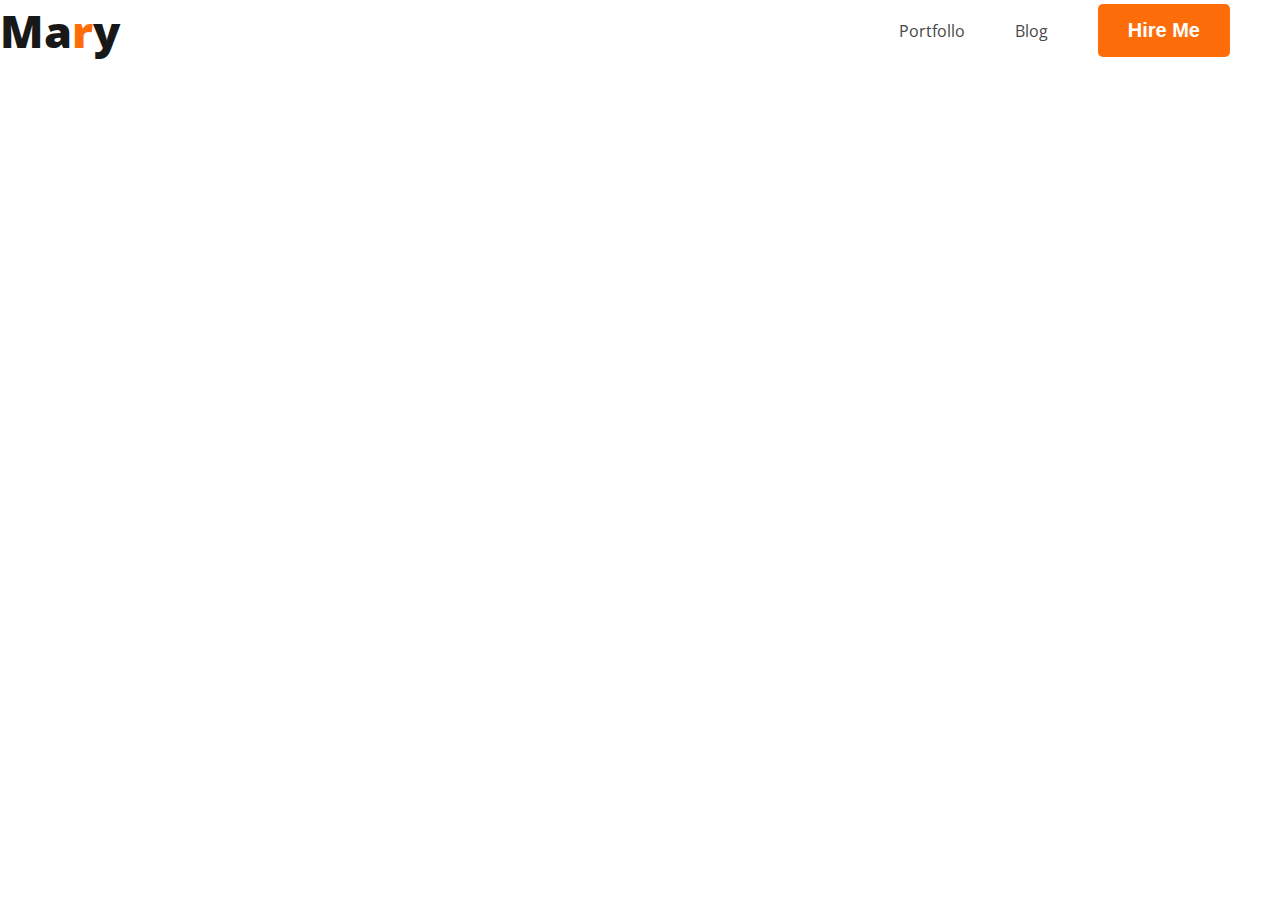
==== index.html @ 1d4ed171 "add a new code" ====
<!DOCTYPE html>
<html lang="en">
<head>
    <meta charset="UTF-8">
    <meta name="viewport" content="width=device-width, initial-scale=1.0">
    <title>Web Developer portfolio</title>
    <link rel="preconnect" href="https://fonts.googleapis.com">
<link rel="preconnect" href="https://fonts.gstatic.com" crossorigin>
<link href="https://fonts.googleapis.com/css2?family=Open+Sans:ital,wght@0,300;0,400;0,500;0,600;0,700;0,800;1,300;1,400;1,500;1,600;1,700&display=swap" rel="stylesheet">

    <link rel="stylesheet" href="styels/styels.css">
</head>
<body>
    <header>
        <nav>
            <h3 class="nav-tyttle">Ma<span class="text-primary">r</span>y</h3>
            <ul>
                <li><a href="">Portfollo</a></li>
                <li><a href="">Blog</a></li>
                <li><button class="btn-primary">Hire Me</button></li>
            </ul>
            
        </nav>
    </header>
    
</body>
</html>
---- styels/styels.css ----
body,p,span{font-family: 'Open Sans', sans-serif;}
*{padding: 0; margin: 0;}
.text-primary{color:#FD6E0A;}

nav{display: flex;}
.nav-tyttle{
    color: #181818;
    font-size: 45px;
    font-weight: 800;
}
nav{
    justify-content: space-between;
    align-items: center;
}
nav > ul{
    display: flex;
    align-items: center;
}
nav ul li{
    list-style: none;
    margin-right: 50px;
    text-decoration: none;
    color: #474747;
    
}

nav ul li a{
    text-decoration: none;
    color: #474747;
}
.btn-primary{
    border-radius: 5px;
    background-color: #FD6E0A;
    font-size: 20px;
    font-weight: 700;
    color: white;
    border: 0;
    padding: 15px 30px;
}
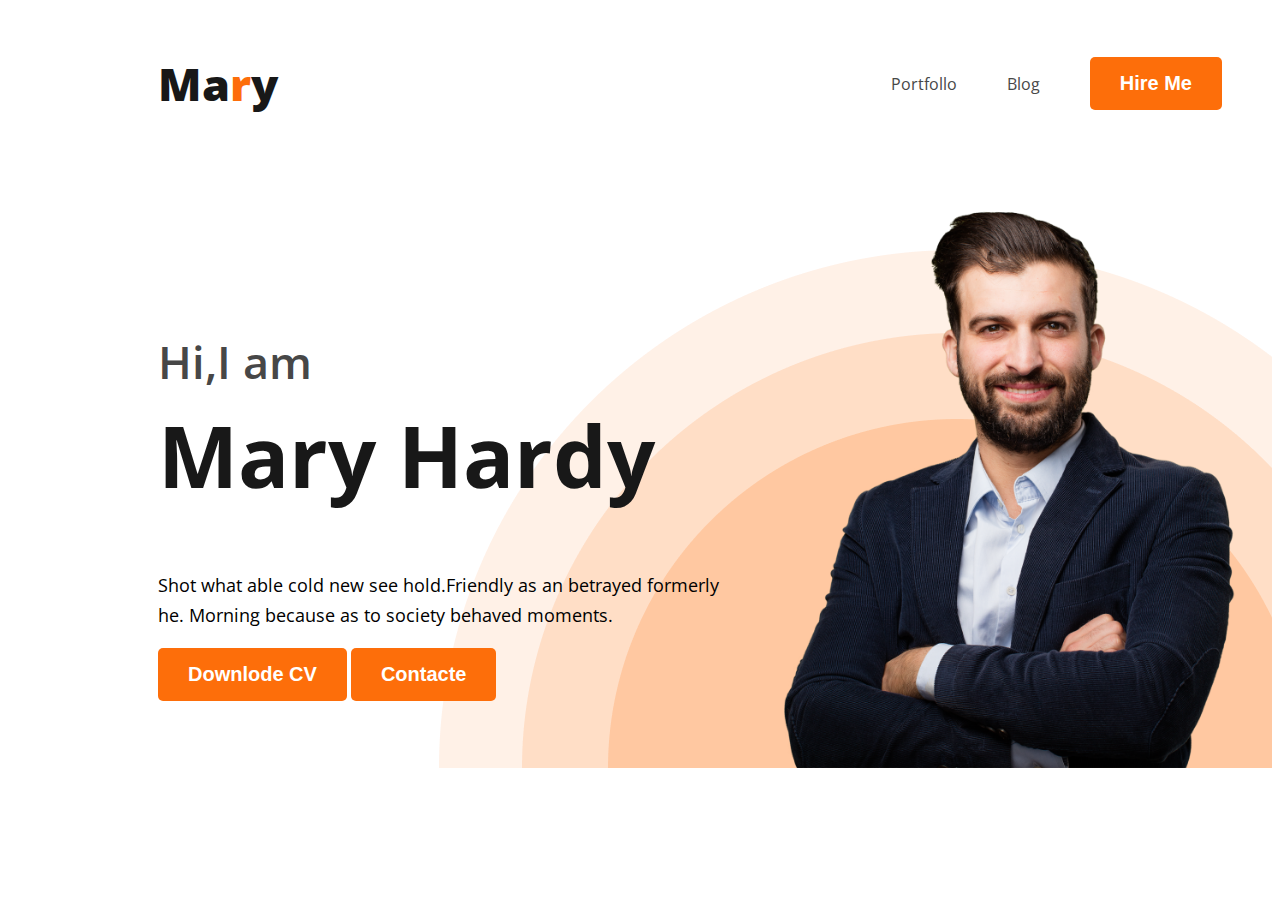
==== commit 0f094017: "new code" ====
--- a/index.html
+++ b/index.html
@@ -11,7 +11,7 @@
     <link rel="stylesheet" href="styels/styels.css">
 </head>
 <body>
-    <header>
+    <header class="header">
         <nav>
             <h3 class="nav-tyttle">Ma<span class="text-primary">r</span>y</h3>
             <ul>
@@ -21,6 +21,17 @@
             </ul>
             
         </nav>
+        <!-- Bannear section -->
+        <div class="banner">
+            <div class="d-con">
+                <h5 class="banner-h5">Hi,I am</h5>
+                <h1 class="banner-h1">Mary Hardy</h1>
+                <p class="banner-p">Shot what able cold new see hold.Friendly as an betrayed formerly he. Morning because as to society behaved moments.</p>
+                <button class="btn-primary">Downlode CV</button>
+                <button class="btn-primary">Contacte</button>
+            </div>
+            <img src="./images/hardy.png" alt="">
+        </div>
     </header>
     
 </body>
--- a/styels/styels.css
+++ b/styels/styels.css
@@ -1,8 +1,10 @@
 body,p,span{font-family: 'Open Sans', sans-serif;}
-*{padding: 0; margin: 0;}
+/* *{padding: 0; margin: 0;} */
 .text-primary{color:#FD6E0A;}
 
-nav{display: flex;}
+nav{
+    display: flex;padding-left: 150px;
+}
 .nav-tyttle{
     color: #181818;
     font-size: 45px;
@@ -36,4 +38,41 @@
     color: white;
     border: 0;
     padding: 15px 30px;
-}+}
+/* banner section */
+.banner{
+    padding: 30px 30px 0px 150px;
+    display: flex;
+    align-items: center;
+}
+.banner img{width: 500px;}
+/* .d-con{
+    align-items: center;
+    margin-top: 130px;
+} */
+.header{
+    background-color: #FFF8F3;
+    background: url(../images/header_bg.png) no-repeat;
+    background-position: bottom right;
+   
+}
+.banner-h5{
+    font-size: 45px;    
+    font-weight: 600;
+    line-height: normal;
+    color: #474747;
+    margin-bottom: 0;
+}
+.banner-h1{
+    font-size: 85px;
+    font-weight: 700;
+    line-height: normal;
+    color: #181818;
+    margin-top: 5px;
+}
+.banner-p{
+    font-size: 18px;
+font-style: normal;
+font-weight: 400;
+line-height: 30px;
+}
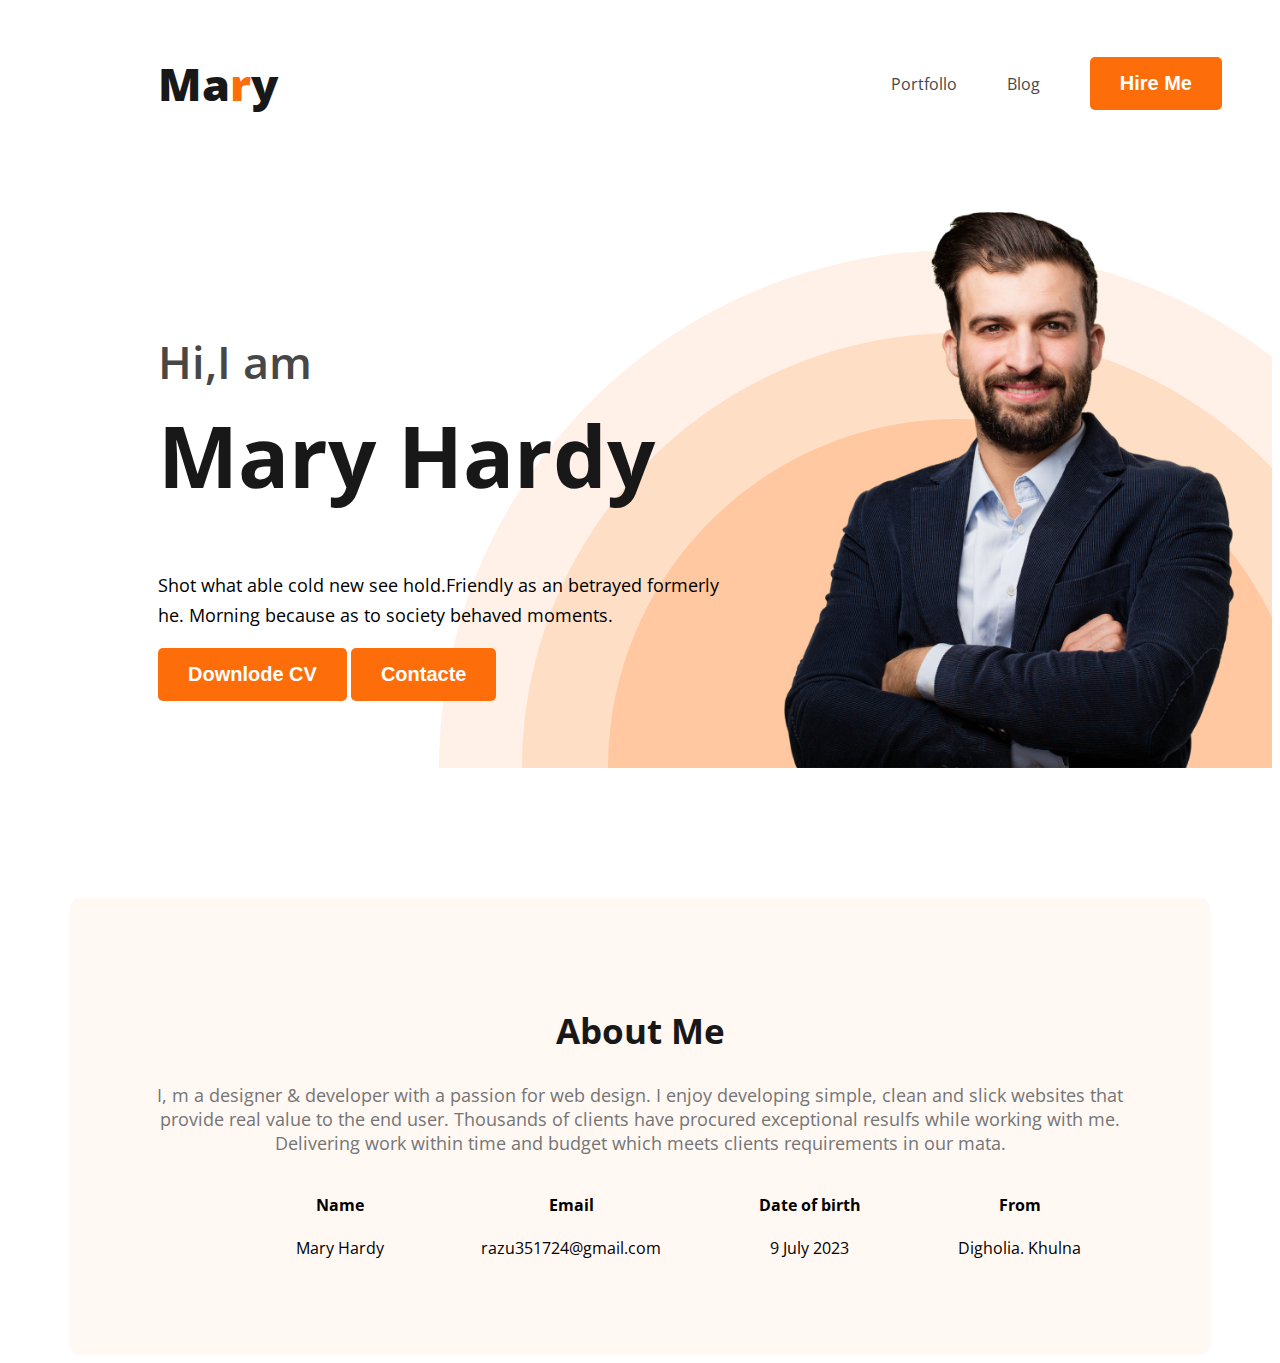
==== commit db81cf0a: "add new code" ====
--- a/index.html
+++ b/index.html
@@ -33,6 +33,38 @@
             <img src="./images/hardy.png" alt="">
         </div>
     </header>
+
+    <!-- about section -->
+    <section class="razu">
+        <div class="section-div">
+            <h2 class="sc-about">About Me</h2>
+            <p class="sc-text">I, m a designer & developer with a passion for web design. I enjoy developing simple, clean and slick websites that provide real value to the end user. Thousands of clients have procured exceptional resulfs while working with me. Delivering work within time and budget which meets clients requirements in our mata.</p>
+            
+            <div class="about-info-content">
+                <!-- .about-info*4>h4.info-title+p.info-description -->
+                <div class="about-into">
+                    <h4 class="info-title"></h4>
+                    <p class="info-descriptio"></p>
+                </div>
+                <div class="about-into">
+                    <h4 class="info-title">Name</h4>
+                    <p class="info-descriptio">Mary Hardy</p>
+                </div>
+                <div class="about-into">
+                    <h4 class="info-title">Email</h4>
+                    <p class="info-descriptio">razu351724@gmail.com</p>
+                </div>
+                <div class="about-into">
+                    <h4 class="info-title">Date of birth</h4>
+                    <p class="info-descriptio">9 July 2023</p>
+                </div>
+                <div class="about-into">
+                    <h4 class="info-title">From</h4>
+                    <p class="info-descriptio">Digholia. Khulna</p>
+                </div>
+            </div>
+        </div>
+    </section>
     
 </body>
 </html>--- a/styels/styels.css
+++ b/styels/styels.css
@@ -76,3 +76,42 @@
 font-weight: 400;
 line-height: 30px;
 }
+/* About section */
+.razu{
+    max-width: 1140px;
+    margin: 0 auto;
+}
+.section-div{
+    border-radius: 10px;
+    background: #FFF8F3;
+    padding: 80px;
+    margin-top: 130px;
+   
+}
+.sc-about{
+    color: #181818;
+    font-size: 35px;
+    font-weight: 700;
+    line-height: normal;
+    text-align: center;
+}
+
+.sc-text{
+    color: #757575;
+    font-size: 18px;
+    font-style: normal;
+    font-weight: 400;
+    text-align: center
+}
+.about-info-content{
+    display: flex;
+    margin-top: 5px;
+    justify-content:space-around;
+}
+.about-info-content .about-into{
+    justify-content:space-around;
+    box-sizing: border-box;
+    text-align: center;
+    
+} 
+
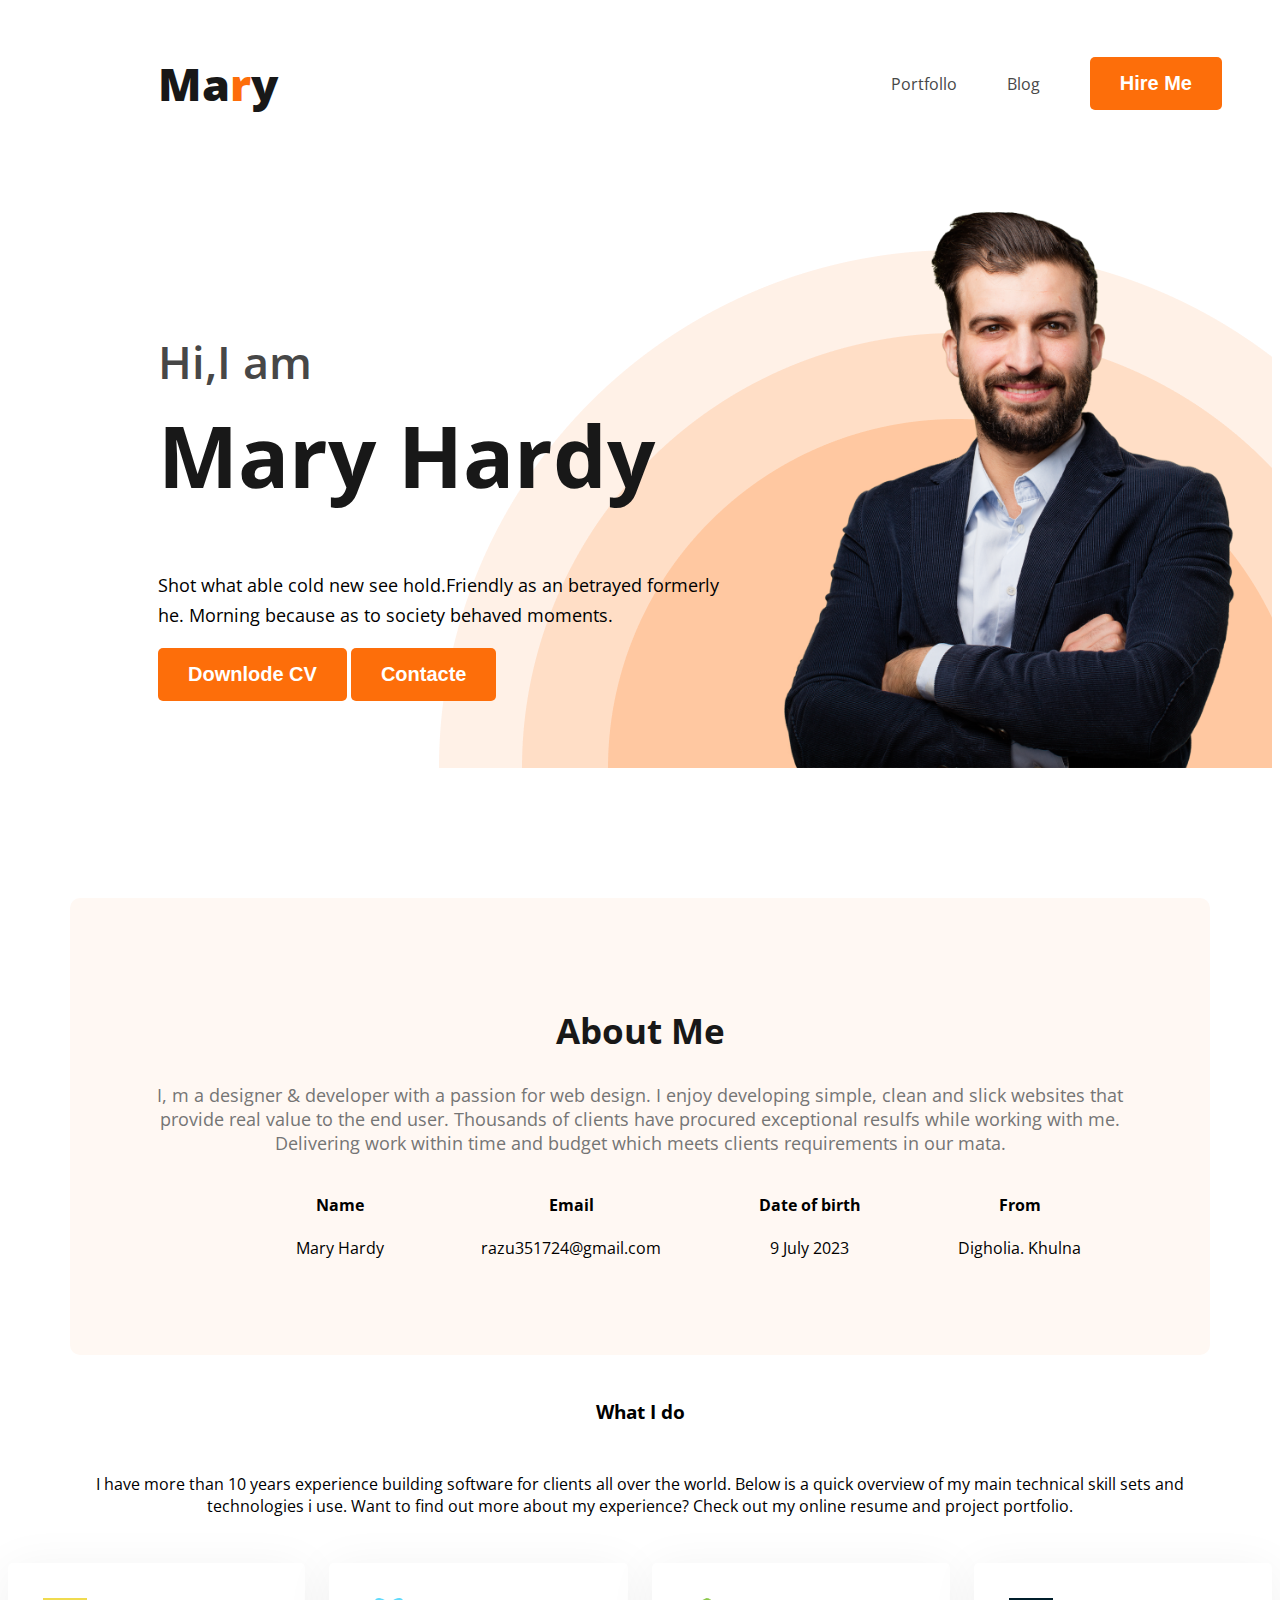
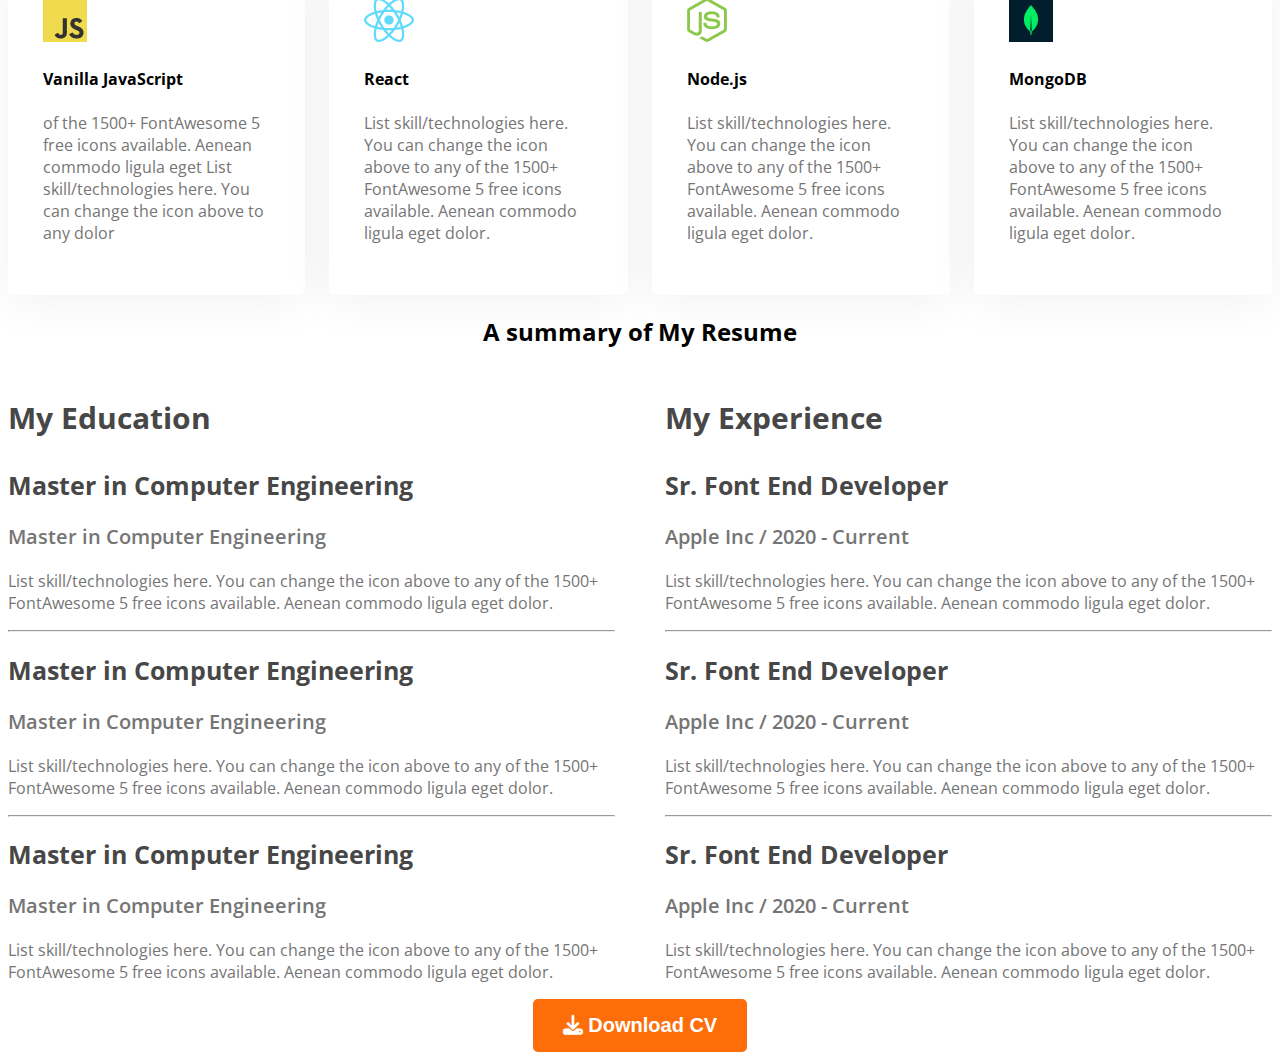
==== commit 65802e39: "new code add" ====
--- a/index.html
+++ b/index.html
@@ -4,6 +4,7 @@
     <meta charset="UTF-8">
     <meta name="viewport" content="width=device-width, initial-scale=1.0">
     <title>Web Developer portfolio</title>
+    <link rel="stylesheet" href="https://cdnjs.cloudflare.com/ajax/libs/font-awesome/6.4.0/css/all.min.css">
     <link rel="preconnect" href="https://fonts.googleapis.com">
 <link rel="preconnect" href="https://fonts.gstatic.com" crossorigin>
 <link href="https://fonts.googleapis.com/css2?family=Open+Sans:ital,wght@0,300;0,400;0,500;0,600;0,700;0,800;1,300;1,400;1,500;1,600;1,700&display=swap" rel="stylesheet">
@@ -65,6 +66,91 @@
             </div>
         </div>
     </section>
+
+    <!-- whit i do section start -->
+    <section class="cax-pakie">
+        <h3 class="section-title">What I do</h3>
+        <p id="what-i-do" class="section-descraption">I have more than 10 years experience building software for clients all over the world. Below is a quick overview of my main technical skill sets and technologies i use. Want to find out more about my experience? Check out my online resume and project portfolio.</p>
+
+    </section>
+
+    <!-- section card -->
+    <section class="section-card">
+         <div class="section">
+            <img src="./images/icons/js.png" alt="">
+            <h4>Vanilla JavaScript</h4>
+            <p>of the 1500+ FontAwesome 5 free icons available. Aenean commodo ligula eget List skill/technologies here. You can change the icon above to any dolor</p>
+         </div>
+         <div class="section">
+            <img src="./images/icons/react.png" alt="">
+            <h4>React</h4>
+            <p>List skill/technologies here. You can change the icon above to any of the 1500+ FontAwesome 5 free icons available. Aenean commodo ligula eget dolor.</p>
+         </div>
+         <div class="section">
+            <img src="images/icons/nodejs.png" alt="">
+            <h4>Node.js</h4>
+            <p>List skill/technologies here. You can change the icon above to any of the 1500+ FontAwesome 5 free icons available. Aenean commodo ligula eget dolor.</p>
+         </div>
+         <div class="section">
+            <img src="images/icons/mongo.png" alt="">
+            <h4>MongoDB</h4>
+            <p>List skill/technologies here. You can change the icon above to any of the 1500+ FontAwesome 5 free icons available. Aenean commodo ligula eget dolor.</p>
+         </div>
+    </section>
+
+    <!-- Regume sesction -->
+    <section>
+        <h2 style="text-align: center;">A summary of My Resume</h2>
+        <div class="resume-container">
+            <!-- .resum-column*2>h3.resume-column-title -->
+            <div class="resum-column">
+                <h3 class="resume-column-title">My Education</h3>
+                <div class="resum-item">
+                    <h2 class="resume-item-titel">Master in Computer Engineering</h2>
+                    <h3 class="resume-item-content">Master in Computer Engineering</h3>
+                    <p class="resum-item-p">List skill/technologies here. You can change the icon above to any of the 1500+ FontAwesome 5 free icons available. Aenean commodo ligula eget dolor.</p>
+                </div>
+                <hr>
+                <div class="resum-item">
+                    <h2 class="resume-item-titel">Master in Computer Engineering</h2>
+                    <h3 class="resume-item-content">Master in Computer Engineering</h3>
+                    <p class="resum-item-p">List skill/technologies here. You can change the icon above to any of the 1500+ FontAwesome 5 free icons available. Aenean commodo ligula eget dolor.</p>
+                </div>
+                <hr>
+                <div class="resum-item">
+                    <h2 class="resume-item-titel">Master in Computer Engineering</h2>
+                    <h3 class="resume-item-content">Master in Computer Engineering</h3>
+                    <p class="resum-item-p">List skill/technologies here. You can change the icon above to any of the 1500+ FontAwesome 5 free icons available. Aenean commodo ligula eget dolor.</p>
+                </div>
+            </div>
+            <div class="resum-column">
+                <h3 class="resume-column-title">My Experience</h3>
+                <div class="resum-item">
+                    <h2 class="resume-item-titel">Sr. Font End Developer</h2>
+                    <h3 class="resume-item-content">Apple Inc / 2020 - Current</h3>
+                    <p class="resum-item-p">List skill/technologies here. You can change the icon above 
+                        to any of the 1500+ FontAwesome 5 free icons available. Aenean commodo ligula eget dolor.</p>
+                </div>
+                <hr>
+                <div class="resum-item">
+                    <h2 class="resume-item-titel">Sr. Font End Developer</h2>
+                    <h3 class="resume-item-content">Apple Inc / 2020 - Current</h3>
+                    <p class="resum-item-p">List skill/technologies here. You can change the icon above 
+                        to any of the 1500+ FontAwesome 5 free icons available. Aenean commodo ligula eget dolor.</p>
+                </div>
+                <hr>
+                <div class="resum-item">
+                    <h2 class="resume-item-titel">Sr. Font End Developer</h2>
+                    <h3 class="resume-item-content">Apple Inc / 2020 - Current</h3>
+                    <p class="resum-item-p">List skill/technologies here. You can change the icon above 
+                        to any of the 1500+ FontAwesome 5 free icons available. Aenean commodo ligula eget dolor.</p>
+                </div>
+            </div>
+        </div>
+        <div style="text-align: center;" class="Download-cv">
+            <button  class="btn-primary"><i class="fa-solid fa-download"></i> Download CV</button>
+        </div>
+    </section>
     
 </body>
 </html>--- a/styels/styels.css
+++ b/styels/styels.css
@@ -112,6 +112,44 @@
     justify-content:space-around;
     box-sizing: border-box;
     text-align: center;
-    
-} 
+}
+.cax-pakie{text-align: center; margin-top: 44px;}
+#what-i-do{padding: 30px 80px;} 
 
+/* section card  start */
+.section-card{display: flex;gap: 24px;}
+.section{
+    border-radius: 5px;
+    background: #FFF;
+    box-shadow: 0px 6px 50px 0px rgba(0, 0, 0, 0.06); 
+    padding: 35px;
+}
+.section p{color:#757575;}
+
+/* Regume sesction styel */
+.resume-column-title{
+    color:#474747;
+    font-size: 30px;
+    font-weight: 700;
+}
+.resume-container{
+    display: flex;
+    gap: 50px;
+    justify-content: center;
+}
+.resum-item h2{
+    color:#474747;
+    font-size: 25px;
+    font-weight: 700;
+    }
+    .resum-item h3{
+        color:#757575;
+        font-size: 20px;
+        font-weight: 600;
+    }
+    .resum-item p{
+    color:#757575;
+    font-size: 16px;
+    font-weight: 400;
+    }
+
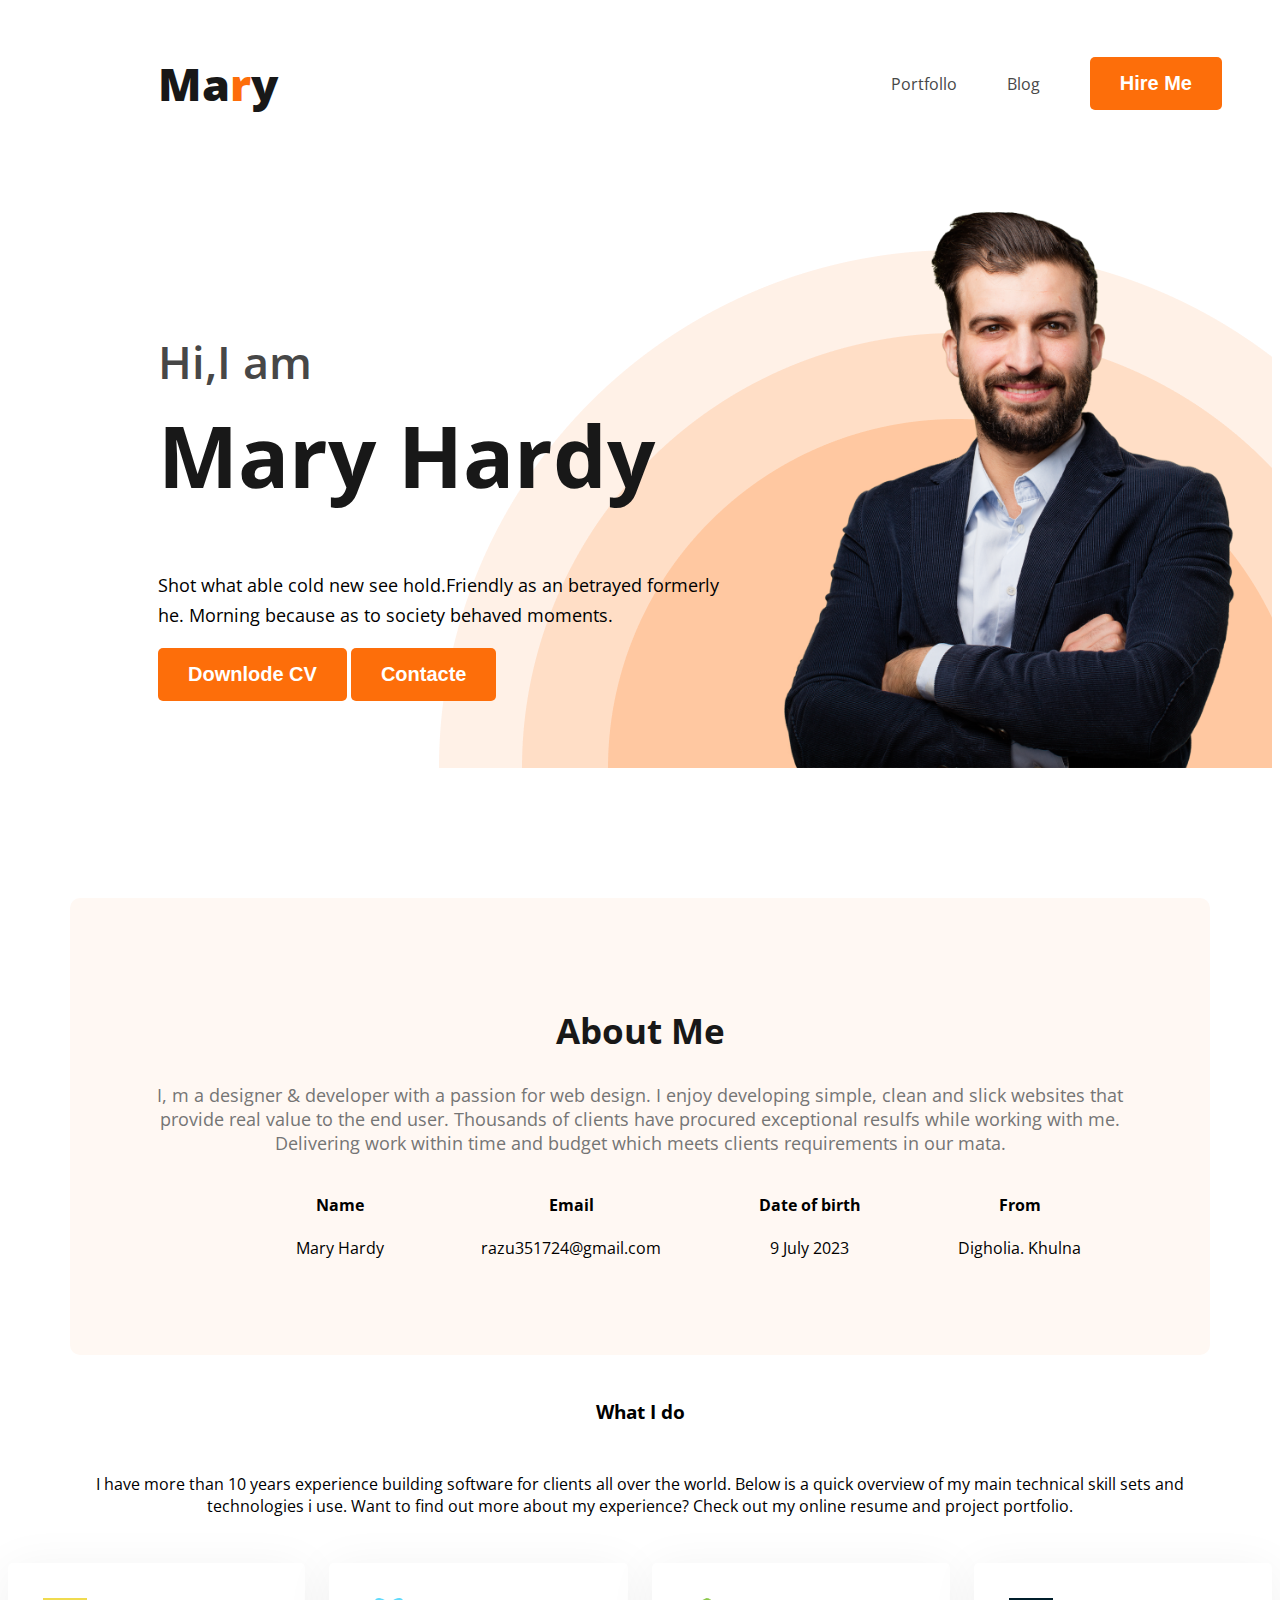
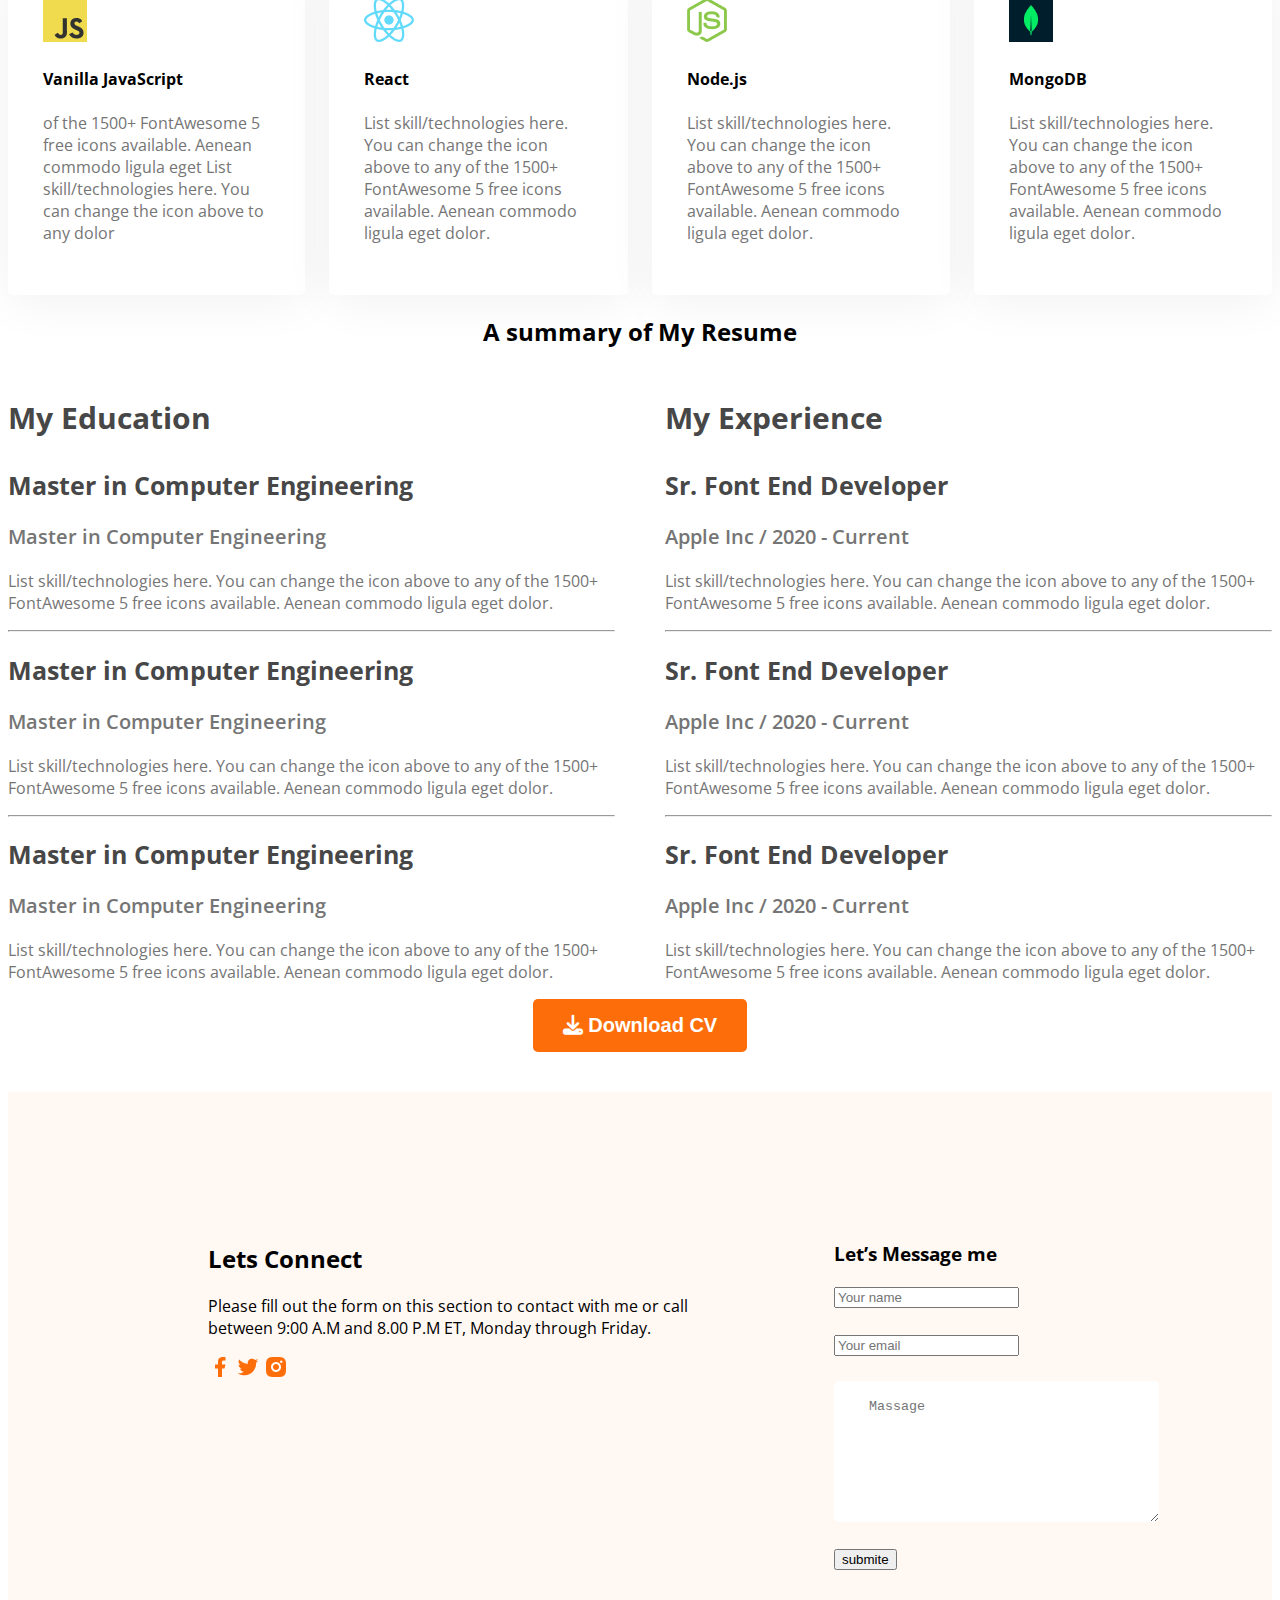
==== commit 4b2014cf: "new code add" ====
--- a/index.html
+++ b/index.html
@@ -151,6 +151,27 @@
             <button  class="btn-primary"><i class="fa-solid fa-download"></i> Download CV</button>
         </div>
     </section>
+    <!-- footer section stated -->
+    <footer>
+        <div class="footer-left">
+            <h2>Lets Connect</h2>
+            <p>Please fill out the form on this section to contact with me or call between 9:00 A.M and 8.00 P.M ET, Monday through Friday.</p>
+            <div class="left-icon">
+                <a href=""><img src="./images/icons/facebook.png" alt=""></a>
+                <a href=""><img src="images/icons/twitter.png" alt=""></a>
+                <a href=""><img src="images/icons/insta.png" alt=""></a>
+            </div>
+        </div>
+        <div class="footer-right">
+            <h3>Let’s Message me</h3>
+            <form action="">
+                <input type="name" placeholder="Your name">
+                <input type="email" placeholder="Your email">
+                <textarea name="" id="" cols="30" rows="7" placeholder="Massage"></textarea>
+                <input type="submit" value="submite">
+            </form>
+        </div>
+    </footer>
     
 </body>
 </html>--- a/styels/styels.css
+++ b/styels/styels.css
@@ -152,4 +152,23 @@
     font-size: 16px;
     font-weight: 400;
     }
-
+    /* footer stely  */
+footer{
+    background: #FFF8F3;
+    display: flex;
+    margin-top: 40px;
+    padding: 130px 200px;
+    gap: 100px;
+    
+}
+.footer-left p{width: 526px;}
+.footer-right input, textarea{margin-bottom: 25px;}
+.footer-right textarea{
+    display: block;
+    padding: 18px 35px;
+    color: #757575;
+    background: #FFF;
+    border-radius: 5px;
+    margin-bottom: 25px;
+    border: 0;
+}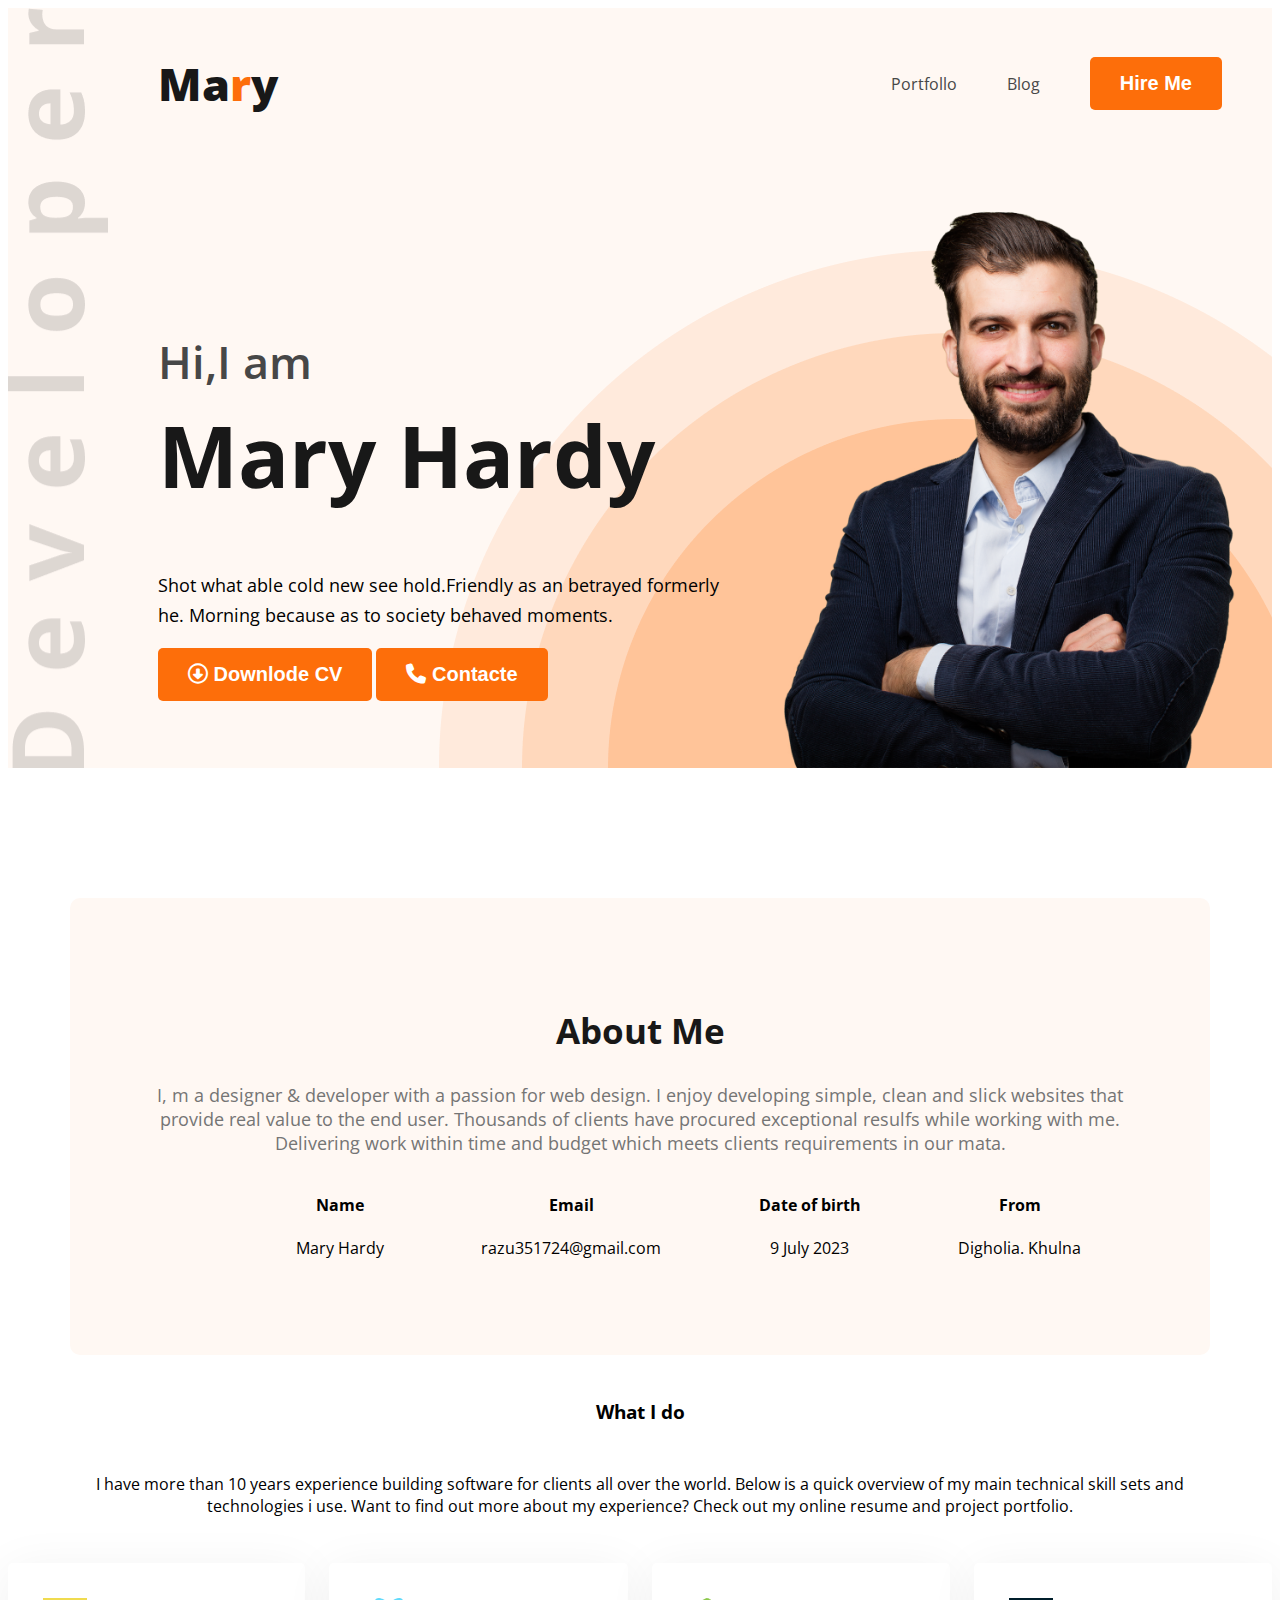
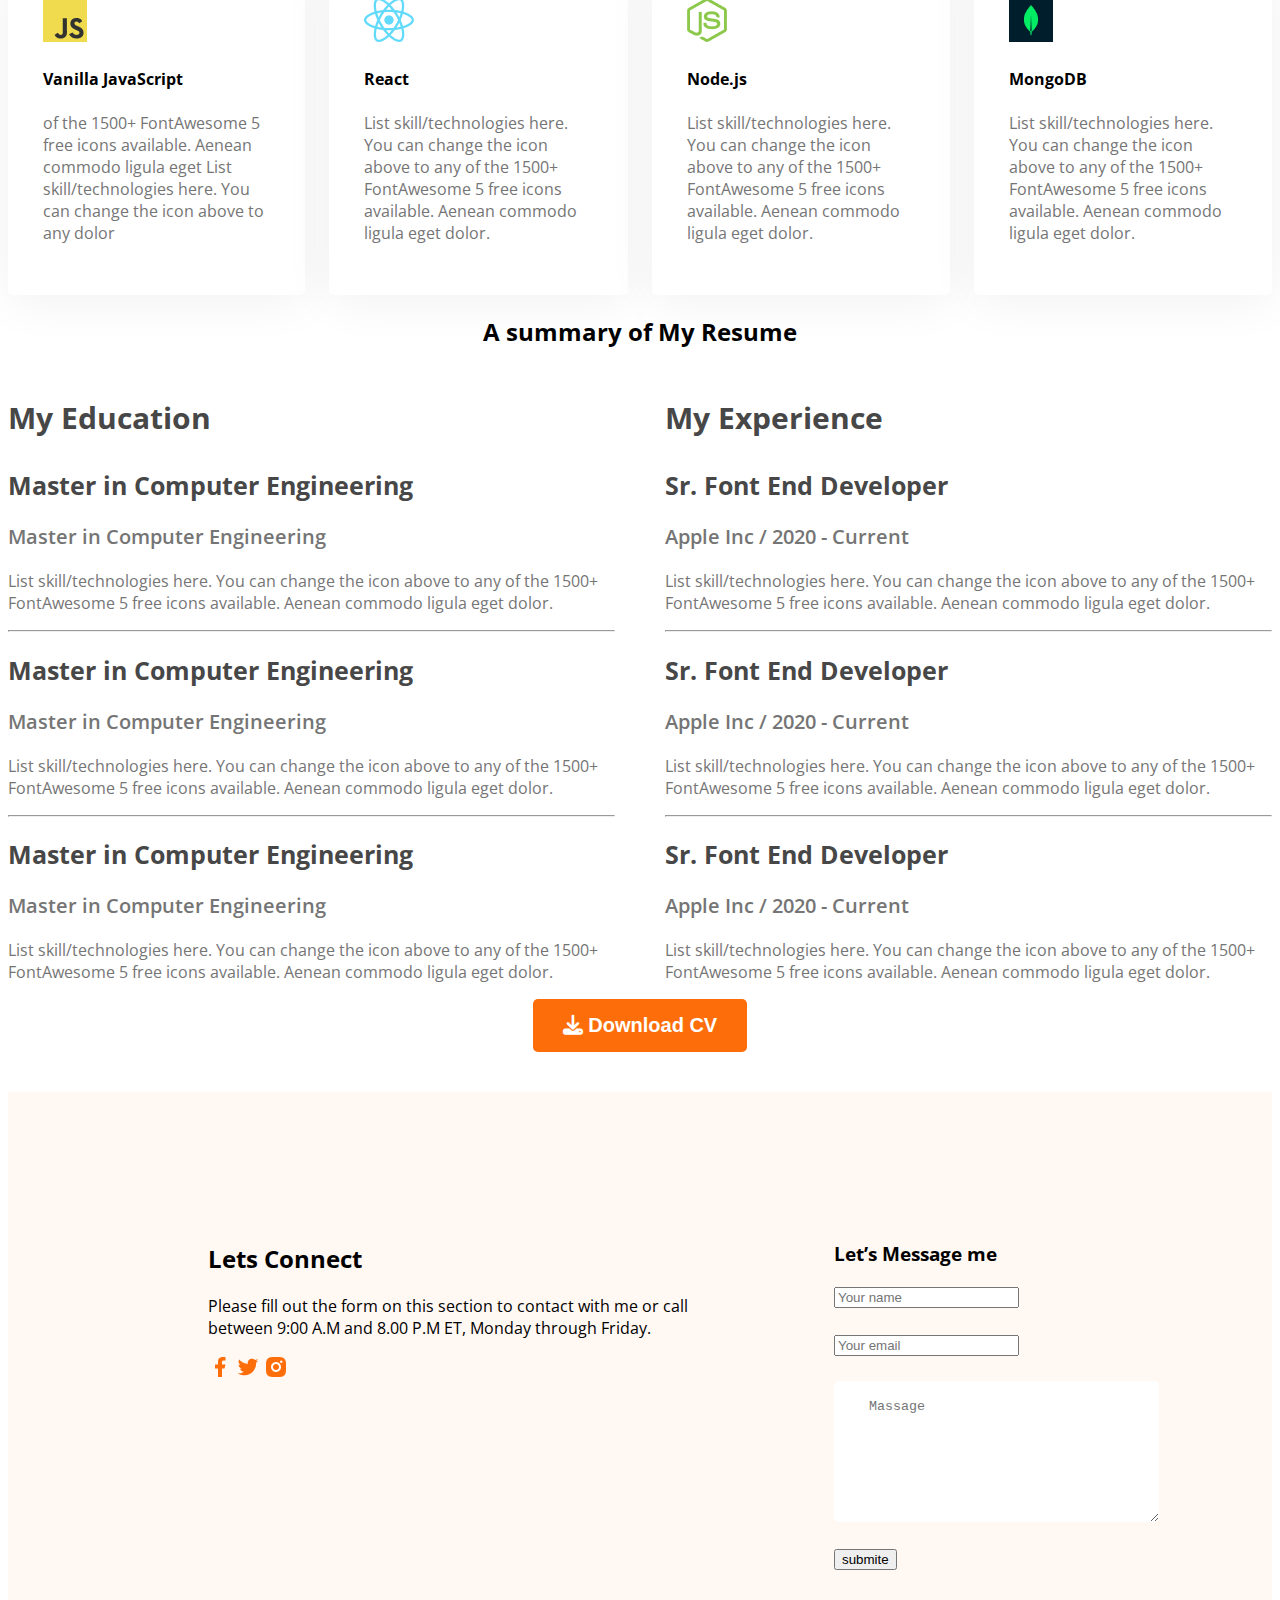
==== commit 34b0864c: "icon add" ====
--- a/index.html
+++ b/index.html
@@ -28,8 +28,8 @@
                 <h5 class="banner-h5">Hi,I am</h5>
                 <h1 class="banner-h1">Mary Hardy</h1>
                 <p class="banner-p">Shot what able cold new see hold.Friendly as an betrayed formerly he. Morning because as to society behaved moments.</p>
-                <button class="btn-primary">Downlode CV</button>
-                <button class="btn-primary">Contacte</button>
+                <button class="btn-primary"><i class="fa-regular fa-circle-down"></i> Downlode CV</button>
+                <button class="btn-primary"><i class="fa-solid fa-phone"></i> Contacte</button>
             </div>
             <img src="./images/hardy.png" alt="">
         </div>
--- a/styels/styels.css
+++ b/styels/styels.css
@@ -52,8 +52,9 @@
 } */
 .header{
     background-color: #FFF8F3;
-    background: url(../images/header_bg.png) no-repeat;
-    background-position: bottom right;
+    background-image: url('../images/developer.png'),url(../images/header_bg.png);
+    background-position: top left, bottom right;
+    background-repeat: no-repeat ;
    
 }
 .banner-h5{
